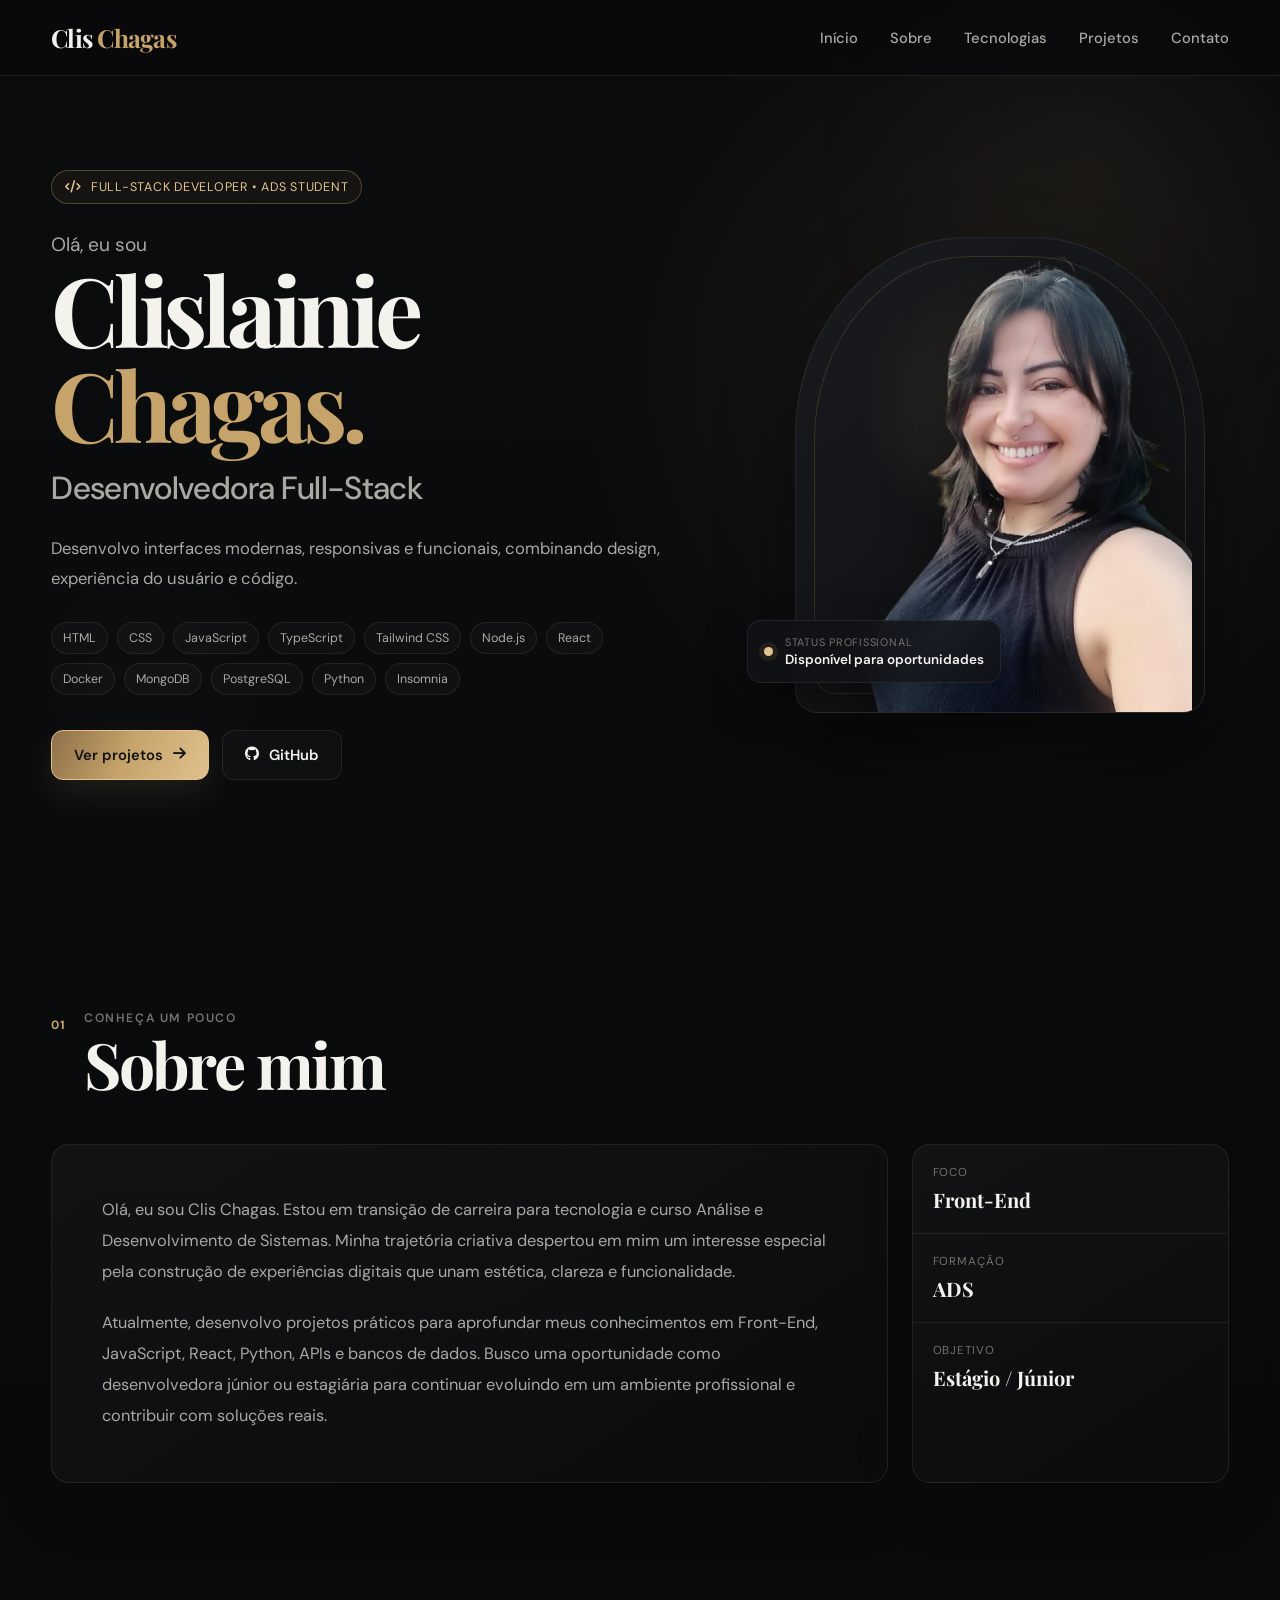
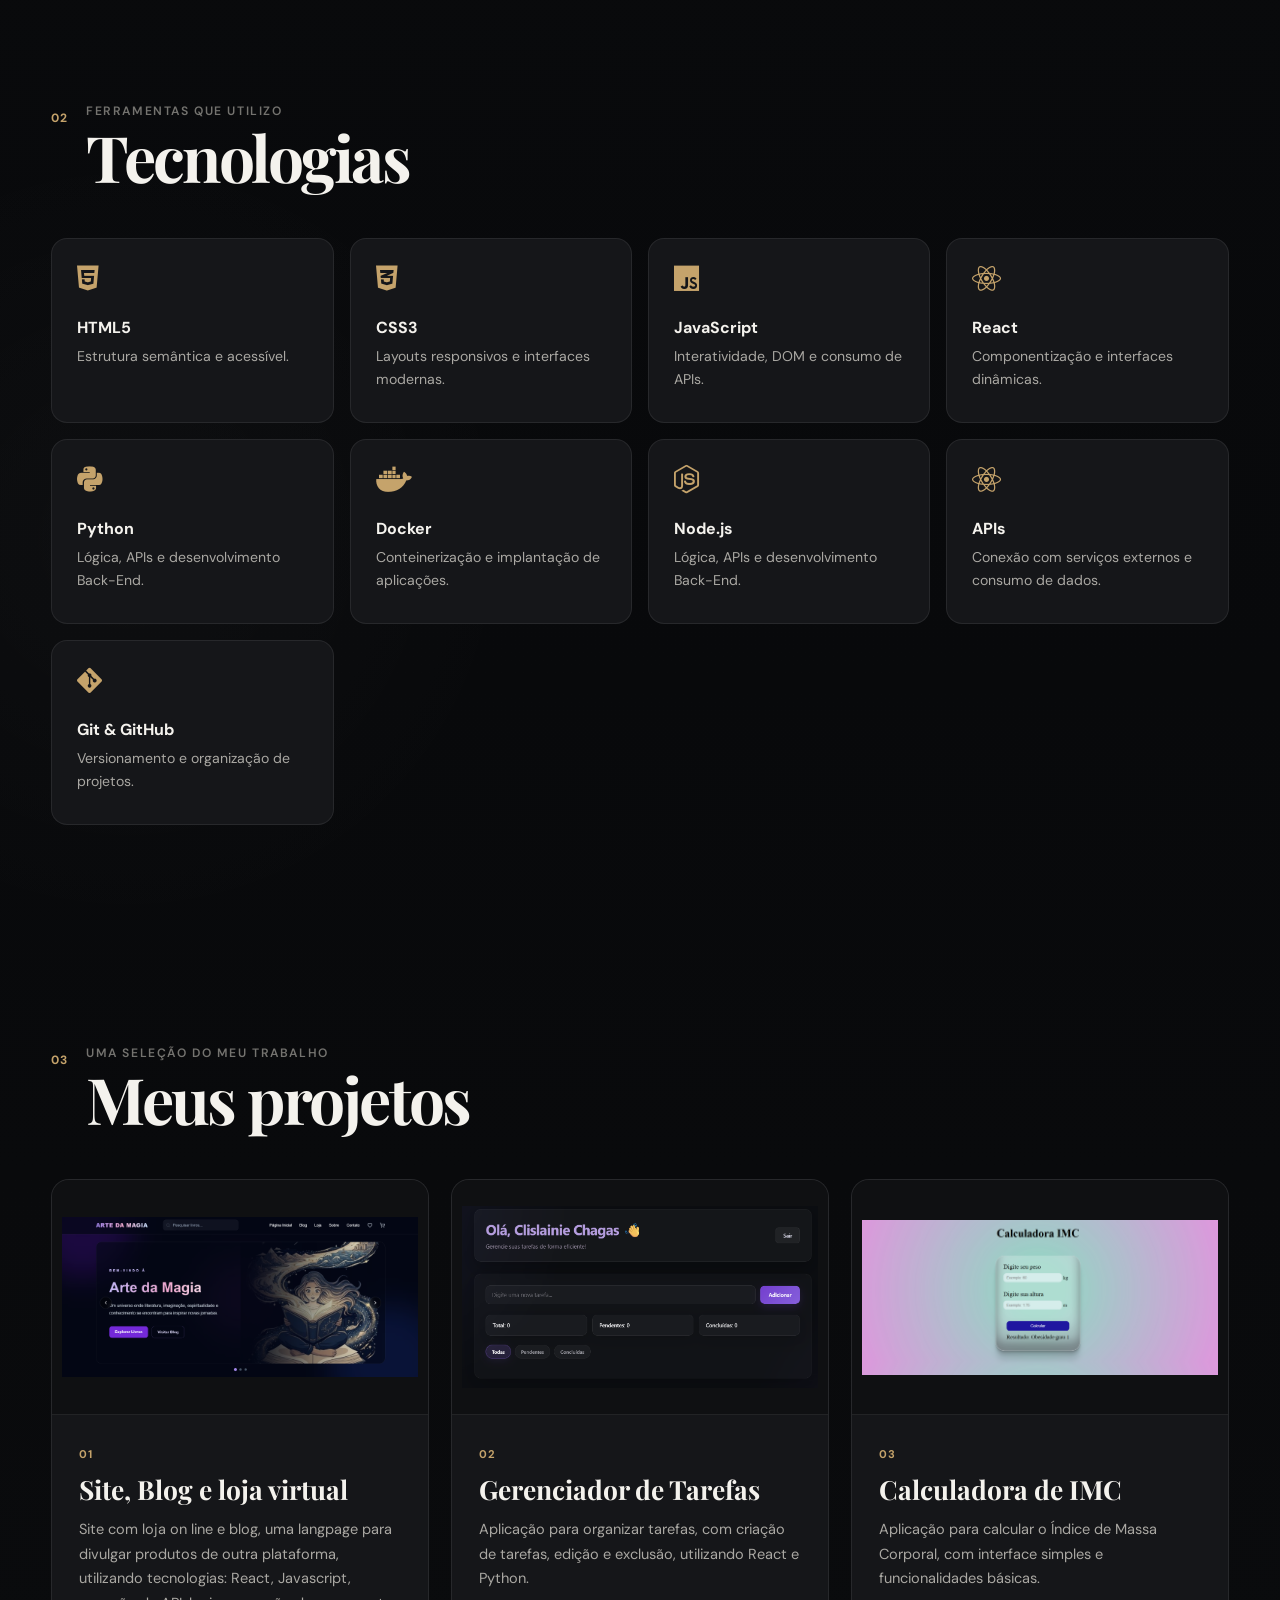
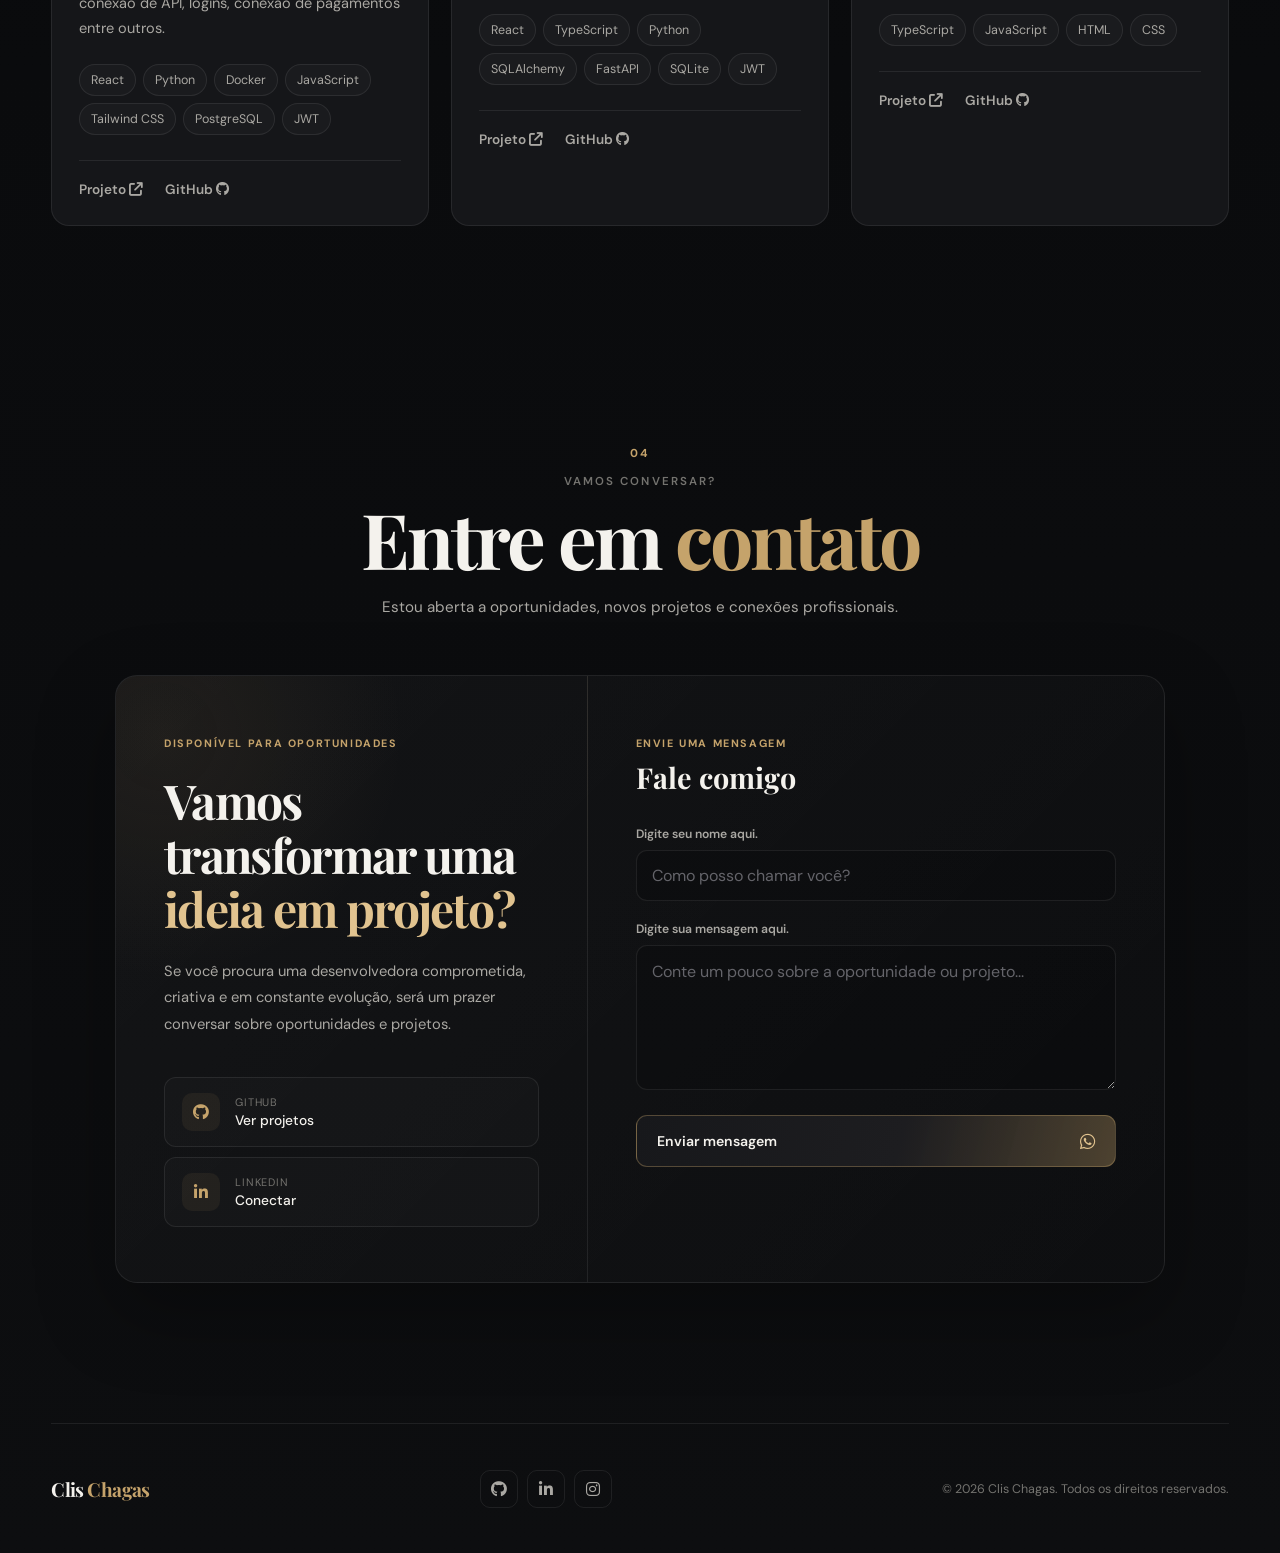
==== index.html @ 6ce53743 "refactor: move project files to root for GitHub Pages" ====
<!DOCTYPE html>
<html lang="pt-br">

<head>
    <meta charset="UTF-8">
    <meta name="viewport" content="width=device-width, initial-scale=1.0">
    <meta name="description"
        content="Portfólio de Clislainie Chagas, Desenvolvedora Full-Stack e estudante de Análise e Desenvolvimento de Sistemas.">

    <title>Clislainie Chagas | Desenvolvedora Full-Stack</title>

    <link rel="preconnect" href="https://fonts.googleapis.com">
    <link rel="preconnect" href="https://fonts.gstatic.com" crossorigin>
    <link
        href="https://fonts.googleapis.com/css2?family=DM+Sans:wght@400;500;600;700&family=Playfair+Display:wght@600;700&display=swap"
        rel="stylesheet">

    <link rel="stylesheet" href="https://cdnjs.cloudflare.com/ajax/libs/font-awesome/6.5.1/css/all.min.css">

    <link rel="stylesheet" href="./novo.css">
    <link rel="stylesheet" href="./responsivo.css">

    <script src="./script_port.js" defer></script>
</head>

<body>

    <div class="particulas" aria-hidden="true"></div>

    <header class="cabecalho">
        <nav class="navbar" id="navbar">
            <a href="#home" class="logo" aria-label="Ir para o início">
                Clis <span>Chagas</span>
            </a>

            <ul class="menu">
                <li><a href="#home">Início</a></li>
                <li><a href="#about">Sobre</a></li>
                <li><a href="#skills">Tecnologias</a></li>
                <li><a href="#work">Projetos</a></li>
                <li><a href="#contact">Contato</a></li>
            </ul>

            <button class="barra-mobile" id="btn_barra" aria-label="Abrir menu" aria-expanded="false">
                <i class="fa-solid fa-bars"></i>
            </button>
        </nav>
    </header>

    <div class="menu-mobile" id="menu-mobile">
        <button class="btn-fechar" id="btn-fechar" aria-label="Fechar menu">
            <i class="fa-solid fa-xmark"></i>
        </button>

        <nav class="nav-list">
            <ul>
                <li><a href="#home">Início</a></li>
                <li><a href="#about">Sobre</a></li>
                <li><a href="#skills">Tecnologias</a></li>
                <li><a href="#work">Projetos</a></li>
                <li><a href="#contact">Contato</a></li>
            </ul>
        </nav>
    </div>

    <div class="overlay" id="overlay"></div>

    <main id="home" class="inicio">
        <div class="hero-container">

            <div class="hero-texto">
                <span class="hero-tag">
                    <i class="fa-solid fa-code"></i>
                    Full-Stack Developer • ADS Student
                </span>

                <p class="hero-intro">Olá, eu sou</p>

                <h1>Clislainie <span>Chagas.</span></h1>

                <h2>Desenvolvedora Full-Stack</h2>

                <p class="hero-descricao">
                    Desenvolvo interfaces modernas, responsivas e funcionais,
                    combinando design, experiência do usuário e código.
                </p>

                <div class="hero-tecnologias" aria-label="Principais tecnologias">
                    <span>HTML</span>
                    <span>CSS</span>
                    <span>JavaScript</span>
                    <span>TypeScript</span>
                    <span>Tailwind CSS</span>
                    <span>Node.js</span>
                    <span>React</span>
                    <span>Docker</span>
                    <span>MongoDB</span>
                    <span>PostgreSQL</span>
                    <span>Python</span>
                    <span>Insomnia</span>
                </div>

                <div class="hero-botoes">
                    <a href="#work" class="btn-principal">
                        Ver projetos
                        <i class="fa-solid fa-arrow-right"></i>
                    </a>

                    <!-- EDITE: coloque o endereço real do seu GitHub -->
                    <a href="https://github.com/Clislainie-Chagas" target="_blank" rel="noopener noreferrer"
                        class="btn-secundario">
                        <i class="fa-brands fa-github"></i>
                        GitHub
                    </a>
                </div>
            </div>

            <div class="hero-imagem">
                <div class="foto-wrapper">
                    <!-- Mantenha sua foto nesta pasta ou altere o caminho abaixo -->
                    <img src="./img/Eu.-removebg-preview.png" alt="Foto de Clis Chagas">
                </div>

                <div class="status-card">
                    <span class="status-dot"></span>
                    <div>
                        <small>Status profissional</small>
                        <strong>Disponível para oportunidades</strong>
                    </div>
                </div>
            </div>

        </div>
    </main>

    <section id="about" class="secao sobre">
        <div class="section-heading">
            <span class="section-number">01</span>
            <div>
                <p class="section-kicker">Conheça um pouco</p>
                <h2>Sobre mim</h2>
            </div>
        </div>

        <div class="sobre-grid">
            <div class="sobre-card">
                <!-- EDITE: personalize este texto com suas informações -->
                <p>
                    Olá, eu sou Clis Chagas. Estou em transição de carreira para tecnologia
                    e curso Análise e Desenvolvimento de Sistemas. Minha trajetória criativa
                    despertou em mim um interesse especial pela construção de experiências
                    digitais que unam estética, clareza e funcionalidade.
                </p>

                <p>
                    Atualmente, desenvolvo projetos práticos para aprofundar meus conhecimentos
                    em Front-End, JavaScript, React, Python, APIs e bancos de dados. Busco uma
                    oportunidade como desenvolvedora júnior ou estagiária para continuar evoluindo
                    em um ambiente profissional e contribuir com soluções reais.
                </p>
            </div>

            <aside class="sobre-destaques">
                <div>
                    <span>Foco</span>
                    <strong>Front-End</strong>
                </div>
                <div>
                    <span>Formação</span>
                    <strong>ADS</strong>
                </div>
                <div>
                    <span>Objetivo</span>
                    <strong>Estágio / Júnior</strong>
                </div>
            </aside>
        </div>
    </section>

    <section id="skills" class="secao tecnologias">
        <div class="section-heading">
            <span class="section-number">02</span>
            <div>
                <p class="section-kicker">Ferramentas que utilizo</p>
                <h2>Tecnologias</h2>
            </div>
        </div>

        <div class="skills-grid">
            <article class="skill-card">
                <i class="fa-brands fa-html5"></i>
                <h3>HTML5</h3>
                <p>Estrutura semântica e acessível.</p>
            </article>

            <article class="skill-card">
                <i class="fa-brands fa-css3-alt"></i>
                <h3>CSS3</h3>
                <p>Layouts responsivos e interfaces modernas.</p>
            </article>

            <article class="skill-card">
                <i class="fa-brands fa-js"></i>
                <h3>JavaScript</h3>
                <p>Interatividade, DOM e consumo de APIs.</p>
            </article>

            <article class="skill-card">
                <i class="fa-brands fa-react"></i>
                <h3>React</h3>
                <p>Componentização e interfaces dinâmicas.</p>
            </article>

            <article class="skill-card">
                <i class="fa-brands fa-python"></i>
                <h3>Python</h3>
                <p>Lógica, APIs e desenvolvimento Back-End.</p>
            </article>

            <article class="skill-card">
                <i class="fa-brands fa-docker"></i>
                <h3>Docker</h3>
                <p>Conteinerização e implantação de aplicações.</p>
            </article>

            <article class="skill-card">
                <i class="fa-brands fa-node-js"></i>
                <h3>Node.js</h3>
                <p>Lógica, APIs e desenvolvimento Back-End.</p>
            </article>

            <article class="skill-card">
                <i class="fa-brands fa-react"></i>
                <h3>APIs</h3>
                <p>Conexão com serviços externos e consumo de dados.</p>
            </article>

            <article class="skill-card">
                <i class="fa-brands fa-git-alt"></i>
                <h3>Git & GitHub</h3>
                <p>Versionamento e organização de projetos.</p>
            </article>
        </div>
    </section>

    <section id="work" class="secao portifolio">
        <div class="section-heading">
            <span class="section-number">03</span>
            <div>
                <p class="section-kicker">Uma seleção do meu trabalho</p>
                <h2>Meus projetos</h2>
            </div>
        </div>

        <div class="box-projetos">

            <article class="projeto-card">
                <a href="https://github.com/Clislainie-Chagas/blog-store-react" target="_blank"
                    rel="noopener noreferrer" class="projeto-imagem">
                    <img src="./img/capa-arte-da-magia.png" alt="Prévia do projeto Site Responsivo">
                </a>

                <div class="info-projeto">
                    <span class="projeto-numero">01</span>
                    <h3>Site, Blog e loja virtual</h3>
                    <p>
                        Site com loja on line e blog, uma langpage para divulgar produtos de outra plataforma,
                        utilizando tecnologias: React, Javascript, conexão de API, logins, conexão de
                        pagamentos entre outros.
                    </p>

                    <div class="projeto-stack">
                        <span>React</span>
                        <span>Python</span>
                        <span>Docker</span>
                        <span>JavaScript</span>
                        <span>Tailwind CSS</span>
                        <span>PostgreSQL</span>
                        <span>JWT</span>
                    </div>

                    <div class="projeto-links">
                        <a href="https://github.com/Clislainie-Chagas/TaskFlow_Pythn_React" target="_blank"
                            rel="noopener noreferrer">
                            Projeto <i class="fa-solid fa-arrow-up-right-from-square"></i>
                        </a>
                        <!-- EDITE: coloque o repositório real deste projeto -->
                        <a href="https://github.com/Clislainie-Chagas/TaskFlow_Pythn_React" target="_blank"
                            rel="noopener noreferrer">
                            GitHub <i class="fa-brands fa-github"></i>
                        </a>
                    </div>
                </div>
            </article>

            <article class="projeto-card">
                <a href="https://github.com/Clislainie-Chagas/TaskFlow_Pythn_React" target="_blank"
                    rel="noopener noreferrer">
                    <div class="projeto-imagem">
                        <img src="./img/taskflow-capa.png" alt="Prévia do projeto Site de Restaurante">
                    </div>
                </a>

                <div class="info-projeto">
                    <span class="projeto-numero">02</span>
                    <h3>Gerenciador de Tarefas</h3>
                    <p>
                        Aplicação para organizar tarefas, com criação de tarefas, edição e exclusão, utilizando React e
                        Python.
                    </p>

                    <div class="projeto-stack">
                        <span>React</span>
                        <span>TypeScript</span>
                        <span>Python</span>
                        <span>SQLAlchemy</span>
                        <span>FastAPI</span>
                        <span>SQLite</span>
                        <span>JWT</span>
                    </div>

                    <div class="projeto-links">
                        <!-- EDITE: troque # pelos links reais -->
                        <a href="https://github.com/Clislainie-Chagas/TaskFlow_Pythn_React" target="_blank"
                            rel="noopener noreferrer">
                            Projeto <i class="fa-solid fa-arrow-up-right-from-square"></i>
                        </a>
                        <a href="https://github.com/Clislainie-Chagas/TaskFlow_Pythn_React" target="_blank"
                            aria-label="https://github.com/Clislainie-Chagas/TaskFlow_Pythn_React">
                            GitHub <i class="fa-brands fa-github"></i>
                        </a>
                    </div>
                </div>
            </article>

            <article class="projeto-card">
                <a href="https://github.com/Clislainie-Chagas/calculadora_imc" target="_blank"
                    rel="noopener noreferrer">
                    <div class="projeto-imagem">
                        <img src="./img/calculadora-imc.png" alt="Prévia do projeto Site de Restaurante">
                    </div>
                </a>
                <div class="info-projeto">
                    <span class="projeto-numero">03</span>
                    <h3>Calculadora de IMC</h3>
                    <p>
                        Aplicação para calcular o Índice de Massa Corporal, com interface simples e funcionalidades
                        básicas.
                    </p>

                    <div class="projeto-stack">
                        <span>TypeScript</span>
                        <span>JavaScript</span>
                        <span>HTML</span>
                        <span>CSS</span>
                    </div>

                    <div class="projeto-links">
                        <!-- EDITE: troque # pelos links reais -->
                        <a href="https://github.com/Clislainie-Chagas/TaskFlow_Pythn_React" target="_blank"
                            rel="noopener noreferrer">
                            Projeto <i class="fa-solid fa-arrow-up-right-from-square"></i>
                        </a>
                        <a href="https://github.com/Clislainie-Chagas/calculadora_imc" target="_blank"
                            aria-label="https://github.com/Clislainie-Chagas/calculadora_imc">
                            GitHub <i class="fa-brands fa-github"></i>
                        </a>
                    </div>
                </div>
            </article>

        </div>
    </section>

    <section id="contact" class="secao contato">

        <div class="contato-cabecalho">

            <span class="contato-numero">04</span>

            <span class="contato-tag">
                VAMOS CONVERSAR?
            </span>

            <h2>
                Entre em <span>contato</span>
            </h2>

            <p>
                Estou aberta a oportunidades, novos projetos e conexões
                profissionais.
            </p>

        </div>


        <div class="contato-container">

            <!-- LADO ESQUERDO -->

            <div class="contato-apresentacao">

                <span class="contato-mini-tag">
                    DISPONÍVEL PARA OPORTUNIDADES
                </span>

                <h3>
                    Vamos transformar uma
                    <span>ideia em projeto?</span>
                </h3>

                <p>
                    Se você procura uma desenvolvedora comprometida,
                    criativa e em constante evolução, será um prazer
                    conversar sobre oportunidades e projetos.
                </p>


                <div class="contato-redes">

                    <a href="https://github.com/Clislainie-Chagas" target="_blank" rel="noopener noreferrer">
                        <i class="fa-brands fa-github"></i>

                        <div>
                            <small>GitHub</small>
                            <strong>Ver projetos</strong>
                        </div>
                    </a>


                    <a href="https://www.linkedin.com/in/clislainie-chagas/" target="_blank" rel="noopener noreferrer">
                        <i class="fa-brands fa-linkedin-in"></i>

                        <div>
                            <small>LinkedIn</small>
                            <strong>Conectar</strong>
                        </div>
                    </a>

                </div>

            </div>


            <!-- FORMULÁRIO -->

            <form class="formulario-contato" id="formulario">

                <div class="form-titulo">

                    <span>ENVIE UMA MENSAGEM</span>

                    <h3>
                        Fale comigo
                    </h3>

                </div>


                <div class="campo-form">

                    <label for="nome">
                        Digite seu nome aqui.
                    </label>

                    <input type="text" id="nome" placeholder="Como posso chamar você?" required>

                </div>


                <div class="campo-form">

                    <label for="mensagem">
                        Digite sua mensagem aqui.
                    </label>

                    <textarea id="mensagem" placeholder="Conte um pouco sobre a oportunidade ou projeto..."
                        required></textarea>

                </div>


                <button type="submit">

                    <span>
                        Enviar mensagem
                    </span>

                    <i class="fa-brands fa-whatsapp"></i>

                </button>

            </form>

        </div>

    </section>

    <footer class="rodape">
        <a href="#home" class="logo footer-logo">Clis <span>Chagas</span></a>

        <div class="redes-sociais">
            <!-- EDITE: substitua pelos seus links reais -->
            <a href="https://github.com/Clislainie-Chagas" target="_blank" rel="noopener noreferrer"
                aria-label="GitHub">
                <i class="fa-brands fa-github"></i>
            </a>

            <a href="https://www.linkedin.com/in/clislainie-chagas/" target="_blank" rel="noopener noreferrer"
                aria-label="LinkedIn">
                <i class="fa-brands fa-linkedin-in"></i>
            </a>

            <a href="https://www.instagram.com/clis_chagas/" target="_blank" rel="noopener noreferrer"
                aria-label="Instagram">
                <i class="fa-brands fa-instagram"></i>
            </a>
        </div>

        <p>© <span id="year"></span> Clis Chagas. Todos os direitos reservados.</p>
    </footer>

</body>

</html>
---- novo.css ----
/* =========================================================
   PORTFÓLIO CLIS CHAGAS — DARK LUXURY TECH
   ========================================================= */

:root {
    --bg-principal: #090a0c;
    --bg-secundario: #101114;
    --bg-card: #151619;
    --bg-card-hover: #1a1b1f;

    --texto-principal: #f4f2ed;
    --texto-secundario: #aaa8a3;
    --texto-suave: #74736f;

    --champagne: #c5a36b;
    --champagne-claro: #e1c38f;
    --champagne-escuro: #8e7048;

    --borda: rgba(255, 255, 255, 0.08);
    --borda-dourada: rgba(197, 163, 107, 0.35);

    --sombra: rgba(0, 0, 0, 0.45);

    --fonte-principal: "DM Sans", sans-serif;
    --fonte-destaque: "Playfair Display", serif;

    --largura: 1180px;
    --radius: 18px;
}

* {
    margin: 0;
    padding: 0;
    box-sizing: border-box;
}

html {
    scroll-behavior: smooth;
    scroll-padding-top: 90px;
}

body {
    min-height: 100vh;
    overflow-x: hidden;
    color: var(--texto-principal);
    font-family: var(--fonte-principal);
    background:
        radial-gradient(circle at 78% 8%, rgba(197, 163, 107, 0.09), transparent 26rem),
        radial-gradient(circle at 10% 45%, rgba(255, 255, 255, 0.025), transparent 25rem),
        linear-gradient(180deg, #0b0c0e 0%, #08090b 48%, #0d0e10 100%);
}

a {
    color: inherit;
    text-decoration: none;
}

button,
input,
textarea {
    font: inherit;
}

button {
    color: inherit;
}

img {
    display: block;
    max-width: 100%;
}

::selection {
    background: var(--champagne);
    color: #111;
}

/* FUNDO */

.particulas {
    position: fixed;
    inset: 0;
    z-index: -1;
    pointer-events: none;
    opacity: 0.6;
    background:
        radial-gradient(circle at 85% 20%, rgba(197, 163, 107, 0.08), transparent 22%),
        radial-gradient(circle at 12% 75%, rgba(255, 255, 255, 0.025), transparent 20%);
}

/* NAVBAR */

.cabecalho {
    position: fixed;
    top: 0;
    left: 0;
    width: 100%;
    z-index: 100;
}

.navbar {
    width: 100%;
    min-height: 76px;
    padding: 0 max(4%, calc((100% - var(--largura)) / 2));
    display: flex;
    align-items: center;
    justify-content: space-between;
    gap: 30px;
    background: rgba(9, 10, 12, 0.78);
    backdrop-filter: blur(18px);
    -webkit-backdrop-filter: blur(18px);
    border-bottom: 1px solid var(--borda);
}

.logo {
    flex-shrink: 0;
    font-family: var(--fonte-destaque);
    font-size: 1.55rem;
    font-weight: 700;
    letter-spacing: -0.03em;
}

.logo span {
    color: var(--champagne);
}

.menu {
    display: flex;
    align-items: center;
    gap: 32px;
    list-style: none;
}

.menu a {
    position: relative;
    padding: 27px 0;
    color: var(--texto-secundario);
    font-size: 0.92rem;
    font-weight: 500;
    transition: color 0.25s ease;
}

.menu a::after {
    content: "";
    position: absolute;
    left: 0;
    bottom: 20px;
    width: 0;
    height: 1px;
    background: var(--champagne);
    transition: width 0.3s ease;
}

.menu a:hover {
    color: var(--texto-principal);
}

.menu a:hover::after {
    width: 100%;
}

.barra-mobile {
    display: none;
    width: 44px;
    height: 44px;
    border: 1px solid var(--borda);
    border-radius: 12px;
    background: var(--bg-card);
    cursor: pointer;
}

/* MENU MOBILE */

.menu-mobile {
    position: fixed;
    top: 0;
    right: -100%;
    width: min(82%, 360px);
    height: 100vh;
    z-index: 1000;
    padding: 26px;
    background: rgba(15, 16, 19, 0.97);
    border-left: 1px solid var(--borda);
    transition: right 0.35s ease;
}

.menu-mobile.abrir_menu {
    right: 0;
}

.btn-fechar {
    display: grid;
    place-items: center;
    margin-left: auto;
    width: 44px;
    height: 44px;
    border: 1px solid var(--borda);
    border-radius: 12px;
    background: transparent;
    cursor: pointer;
    font-size: 1.25rem;
}

.nav-list ul {
    list-style: none;
    margin-top: 50px;
}

.nav-list a {
    display: block;
    padding: 18px 4px;
    border-bottom: 1px solid var(--borda);
    color: var(--texto-secundario);
    font-size: 1.25rem;
    transition: 0.25s ease;
}

.nav-list a:hover {
    padding-left: 8px;
    color: var(--champagne-claro);
}

.overlay {
    position: fixed;
    inset: 0;
    z-index: 500;
    display: none;
    background: rgba(0, 0, 0, 0.7);
    backdrop-filter: blur(3px);
}

.overlay.ativo {
    display: block;
}

/* HERO */

.inicio {
    min-height: 100vh;
    display: flex;
    align-items: center;
    padding: 130px 4% 80px;
}

.hero-container {
    width: min(100%, var(--largura));
    margin: 0 auto;
    display: grid;
    grid-template-columns: minmax(0, 1.15fr) minmax(320px, 0.85fr);
    align-items: center;
    gap: clamp(50px, 8vw, 110px);
}

.hero-texto {
    max-width: 700px;
}

.hero-tag {
    display: inline-flex;
    align-items: center;
    gap: 9px;
    margin-bottom: 28px;
    padding: 8px 13px;
    border: 1px solid var(--borda-dourada);
    border-radius: 999px;
    color: var(--champagne-claro);
    background: rgba(197, 163, 107, 0.055);
    font-size: 0.78rem;
    letter-spacing: 0.06em;
    text-transform: uppercase;
}

.hero-intro {
    margin-bottom: 4px;
    color: var(--texto-secundario);
    font-size: clamp(1rem, 2vw, 1.2rem);
}

.hero-texto h1 {
    font-family: var(--fonte-destaque);
    font-size: clamp(3.5rem, 7.5vw, 6.6rem);
    line-height: 0.98;
    letter-spacing: -0.055em;
}

.hero-texto h1 span {
    color: var(--champagne);
}

.hero-texto h2 {
    margin-top: 17px;
    color: var(--texto-secundario);
    font-size: clamp(1.3rem, 2.5vw, 2rem);
    font-weight: 500;
    letter-spacing: -0.02em;
}

.hero-descricao {
    max-width: 620px;
    margin-top: 25px;
    color: var(--texto-secundario);
    font-size: 1.04rem;
    line-height: 1.8;
}

.hero-tecnologias {
    display: flex;
    flex-wrap: wrap;
    gap: 9px;
    margin-top: 28px;
}

.hero-tecnologias span,
.projeto-stack span {
    padding: 7px 11px;
    border: 1px solid var(--borda);
    border-radius: 999px;
    color: var(--texto-secundario);
    background: rgba(255, 255, 255, 0.025);
    font-size: 0.78rem;
}

.hero-botoes {
    display: flex;
    flex-wrap: wrap;
    gap: 13px;
    margin-top: 35px;
}

.btn-principal,
.btn-secundario {
    min-height: 50px;
    display: inline-flex;
    align-items: center;
    justify-content: center;
    gap: 10px;
    padding: 0 22px;
    border-radius: 12px;
    font-size: 0.92rem;
    font-weight: 600;
    transition: transform 0.25s ease, border-color 0.25s ease, box-shadow 0.25s ease;
}

.btn-principal {
    color: #121212;
    border: 1px solid var(--champagne-claro);
    background: linear-gradient(115deg, #8f7048 0%, #c5a36b 48%, #e0c18d 100%);
    box-shadow: 0 14px 34px rgba(197, 163, 107, 0.12);
}

.btn-secundario {
    border: 1px solid var(--borda);
    background: rgba(255, 255, 255, 0.025);
}

.btn-principal:hover,
.btn-secundario:hover {
    transform: translateY(-3px);
}

.btn-secundario:hover {
    border-color: var(--borda-dourada);
}

/* FOTO */

.hero-imagem {
    position: relative;
    display: flex;
    justify-content: center;
}

.foto-wrapper {
    position: relative;
    width: min(100%, 410px);
    aspect-ratio: 0.86;
    display: flex;
    align-items: flex-end;
    justify-content: center;
    overflow: hidden;
    border: 1px solid var(--borda);
    border-radius: 42% 42% 22px 22px;
    background:
        radial-gradient(circle at 50% 35%, rgba(197, 163, 107, 0.17), transparent 37%),
        linear-gradient(145deg, #1a1b1e, #0e0f11);
    box-shadow: 0 35px 80px rgba(0, 0, 0, 0.45);
}

.foto-wrapper::before {
    content: "";
    position: absolute;
    inset: 18px;
    border: 1px solid rgba(197, 163, 107, 0.18);
    border-radius: inherit;
}

.foto-wrapper img {
    position: relative;
    z-index: 1;
    width: 100%;
    height: 100%;
    object-fit: contain;
    object-position: bottom center;
    filter: drop-shadow(0 20px 28px rgba(0, 0, 0, 0.45));
}

.status-card {
    position: absolute;
    z-index: 2;
    left: -25px;
    bottom: 30px;
    min-width: 245px;
    display: flex;
    align-items: center;
    gap: 12px;
    padding: 14px 16px;
    border: 1px solid var(--borda);
    border-radius: 14px;
    background: rgba(18, 19, 22, 0.82);
    backdrop-filter: blur(14px);
    box-shadow: 0 18px 45px rgba(0, 0, 0, 0.35);
}

.status-dot {
    width: 9px;
    height: 9px;
    flex-shrink: 0;
    border-radius: 50%;
    background: var(--champagne-claro);
    box-shadow: 0 0 0 5px rgba(197, 163, 107, 0.1);
}

.status-card small,
.status-card strong {
    display: block;
}

.status-card small {
    margin-bottom: 2px;
    color: var(--texto-suave);
    font-size: 0.68rem;
    text-transform: uppercase;
    letter-spacing: 0.07em;
}

.status-card strong {
    font-size: 0.84rem;
    font-weight: 600;
}

/* SEÇÕES */

.secao {
    width: min(calc(100% - 8%), var(--largura));
    margin: 0 auto;
    padding: 110px 0;
}

.section-heading {
    display: flex;
    align-items: flex-start;
    gap: 18px;
    margin-bottom: 45px;
}

.section-number {
    padding-top: 7px;
    color: var(--champagne);
    font-size: 0.75rem;
    font-weight: 700;
    letter-spacing: 0.08em;
}

.section-kicker {
    margin-bottom: 3px;
    color: var(--texto-suave);
    font-size: 0.76rem;
    font-weight: 600;
    letter-spacing: 0.13em;
    text-transform: uppercase;
}

.section-heading h2 {
    font-family: var(--fonte-destaque);
    font-size: clamp(2.4rem, 5vw, 4rem);
    line-height: 1.1;
    letter-spacing: -0.04em;
}

/* SOBRE */

.sobre-grid {
    display: grid;
    grid-template-columns: 1.45fr 0.55fr;
    gap: 24px;
}

.sobre-card,
.sobre-destaques {
    border: 1px solid var(--borda);
    border-radius: var(--radius);
    background: linear-gradient(145deg, rgba(255, 255, 255, 0.035), rgba(255, 255, 255, 0.012));
    box-shadow: 0 25px 55px rgba(0, 0, 0, 0.18);
}

.sobre-card {
    padding: clamp(28px, 5vw, 50px);
}

.sobre-card p {
    color: var(--texto-secundario);
    font-size: 1.02rem;
    line-height: 1.9;
}

.sobre-card p+p {
    margin-top: 20px;
}

.sobre-destaques {
    overflow: hidden;
}

.sobre-destaques div {
    padding: 20px;
}

.sobre-destaques div+div {
    border-top: 1px solid var(--borda);
}

.sobre-destaques span,
.sobre-destaques strong {
    display: block;
}

.sobre-destaques span {
    margin-bottom: 6px;
    color: var(--texto-suave);
    font-size: 0.72rem;
    letter-spacing: 0.08em;
    text-transform: uppercase;
}

.sobre-destaques strong {
    font-family: var(--fonte-destaque);
    font-size: 1.25rem;
}

/* TECNOLOGIAS */

.skills-grid {
    display: grid;
    grid-template-columns: repeat(4, 1fr);
    gap: 16px;
}

.skill-card {
    min-height: 185px;
    padding: 25px;
    border: 1px solid var(--borda);
    border-radius: 16px;
    background: var(--bg-card);
    transition: transform 0.25s ease, border-color 0.25s ease, background 0.25s ease;
}

.skill-card:hover {
    transform: translateY(-5px);
    border-color: var(--borda-dourada);
    background: var(--bg-card-hover);
}

.skill-card i {
    margin-bottom: 25px;
    color: var(--champagne);
    font-size: 1.8rem;
}

.skill-card h3 {
    margin-bottom: 7px;
    font-size: 1rem;
}

.skill-card p {
    color: var(--texto-secundario);
    font-size: 0.88rem;
    line-height: 1.6;
}

/* PROJETOS */

.box-projetos {
    display: grid;
    grid-template-columns: repeat(3, 1fr);
    gap: 22px;
}

.projeto-card {
    overflow: hidden;
    border: 1px solid var(--borda);
    border-radius: var(--radius);
    background: var(--bg-card);
    transition: transform 0.3s ease, border-color 0.3s ease, box-shadow 0.3s ease;
}

.projeto-card:hover {
    transform: translateY(-6px);
    border-color: var(--borda-dourada);
    box-shadow: 0 28px 65px rgba(0, 0, 0, 0.3);
}

.projeto-imagem {
    width: 100%;
    aspect-ratio: 16 / 10;

    display: flex;
    align-items: center;
    justify-content: center;

    overflow: hidden;

    background: #0f1012;

    border-bottom: 1px solid var(--borda);

    padding: 10px;
}

.projeto-imagem img {
    width: 100%;
    height: 100%;

    object-fit: contain;
    object-position: center;

    border-radius: 10px;

    filter: saturate(0.80);

    transition:
        transform 0.45s ease,
        filter 0.45s ease;
}

.projeto-card:hover .projeto-imagem img {
    transform: scale(1.02);
    filter: saturate(1);
}

.projeto-card:hover .projeto-imagem img {
    transform: scale(1.035);
    filter: saturate(0.95);
}

.info-projeto {
    padding: 27px;
}

.projeto-numero {
    color: var(--champagne);
    font-size: 0.7rem;
    font-weight: 700;
    letter-spacing: 0.08em;
}

.info-projeto h3 {
    margin: 8px 0 11px;
    font-family: var(--fonte-destaque);
    font-size: 1.65rem;
}

.info-projeto p {
    color: var(--texto-secundario);
    font-size: 0.91rem;
    line-height: 1.7;
}

.projeto-stack {
    display: flex;
    flex-wrap: wrap;
    gap: 7px;
    margin-top: 22px;
}

.projeto-links {
    display: flex;
    gap: 22px;
    margin-top: 25px;
    padding-top: 20px;
    border-top: 1px solid var(--borda);
}

.projeto-links a {
    color: var(--texto-secundario);
    font-size: 0.85rem;
    font-weight: 600;
    transition: color 0.25s ease;
}

.projeto-links a:hover {
    color: var(--champagne-claro);
}

.projeto-placeholder {
    min-height: 440px;
    display: flex;
    flex-direction: column;
    justify-content: flex-end;
    border-style: dashed;
}

.placeholder-icon {
    flex: 1;
    display: grid;
    place-items: center;
    min-height: 180px;
    color: var(--texto-suave);
    font-size: 2rem;
}

/* =====================================================
   CONTATO
===================================================== */

.contato {
    padding-top: 110px;
    padding-bottom: 120px;
}


/* CABEÇALHO */

.contato-cabecalho {
    max-width: 720px;
    margin: 0 auto 55px;

    text-align: center;
}


.contato-numero {
    display: block;

    margin-bottom: 8px;

    color: var(--champagne);

    font-size: 0.72rem;
    font-weight: 700;

    letter-spacing: 0.15em;
}


.contato-tag {
    color: var(--texto-suave);

    font-size: 0.72rem;
    font-weight: 600;

    letter-spacing: 0.18em;
}


.contato-cabecalho h2 {
    margin-top: 10px;

    font-family: var(--fonte-destaque);

    font-size: clamp(2.8rem, 6vw, 4.8rem);

    line-height: 1;

    letter-spacing: -0.04em;
}


.contato-cabecalho h2 span {
    color: var(--champagne);
}


.contato-cabecalho p {
    max-width: 540px;

    margin: 18px auto 0;

    color: var(--texto-secundario);

    font-size: 0.95rem;

    line-height: 1.7;
}


/* CONTAINER */

.contato-container {
    display: grid;

    grid-template-columns:
        minmax(0, 0.9fr) minmax(0, 1.1fr);

    gap: 0;

    max-width: 1050px;

    margin: 0 auto;

    overflow: hidden;

    border: 1px solid var(--borda);

    border-radius: 22px;

    background:
        linear-gradient(135deg,
            rgba(255, 255, 255, 0.035),
            rgba(255, 255, 255, 0.008));

    box-shadow:
        0 30px 80px rgba(0, 0, 0, 0.30);
}


/* ESQUERDA */

.contato-apresentacao {
    position: relative;

    padding: 55px 48px;

    border-right: 1px solid var(--borda);

    background:
        radial-gradient(circle at 10% 10%,
            rgba(197, 163, 107, 0.08),
            transparent 35%);
}


.contato-mini-tag {
    color: var(--champagne);

    font-size: 0.67rem;
    font-weight: 700;

    letter-spacing: 0.15em;
}


.contato-apresentacao h3 {
    max-width: 400px;

    margin-top: 22px;

    font-family: var(--fonte-destaque);

    font-size: clamp(2rem, 4vw, 3rem);

    line-height: 1.12;

    letter-spacing: -0.035em;
}


.contato-apresentacao h3 span {
    color: var(--champagne-claro);
}


.contato-apresentacao>p {
    margin-top: 22px;

    max-width: 430px;

    color: var(--texto-secundario);

    font-size: 0.92rem;

    line-height: 1.8;
}


/* REDES */

.contato-redes {
    display: grid;

    gap: 10px;

    margin-top: 40px;
}


.contato-redes a {
    display: flex;

    align-items: center;

    gap: 15px;

    padding: 15px 17px;

    border: 1px solid var(--borda);

    border-radius: 12px;

    background:
        rgba(255, 255, 255, 0.018);

    transition:
        transform 0.25s ease,
        border-color 0.25s ease,
        background 0.25s ease;
}


.contato-redes a:hover {
    transform: translateX(4px);

    border-color:
        var(--borda-dourada);

    background:
        rgba(197, 163, 107, 0.04);
}


.contato-redes i {
    width: 38px;
    height: 38px;

    display: grid;

    place-items: center;

    border-radius: 10px;

    color: var(--champagne);

    background:
        rgba(197, 163, 107, 0.08);

    font-size: 1rem;
}


.contato-redes small,
.contato-redes strong {
    display: block;
}


.contato-redes small {
    margin-bottom: 2px;

    color: var(--texto-suave);

    font-size: 0.68rem;

    text-transform: uppercase;

    letter-spacing: 0.08em;
}


.contato-redes strong {
    font-size: 0.86rem;

    font-weight: 500;
}


/* FORMULÁRIO */

.formulario-contato {
    padding: 55px 48px;
}


.form-titulo {
    margin-bottom: 30px;
}


.form-titulo span {
    color: var(--champagne);

    font-size: 0.67rem;

    font-weight: 700;

    letter-spacing: 0.15em;
}


.form-titulo h3 {
    margin-top: 6px;

    font-family: var(--fonte-destaque);

    font-size: 1.8rem;
}


/* CAMPOS */

.campo-form {
    margin-bottom: 20px;
}


.campo-form label {
    display: block;

    margin-bottom: 8px;

    color: var(--texto-secundario);

    font-size: 0.76rem;

    font-weight: 600;
}


.campo-form input,
.campo-form textarea {
    width: 100%;

    border:
        1px solid var(--borda);

    outline: none;

    border-radius: 11px;

    color:
        var(--texto-principal);

    background:
        rgba(0, 0, 0, 0.18);

    transition:
        border-color 0.25s ease,
        box-shadow 0.25s ease;
}


.campo-form input {
    height: 51px;

    padding: 0 15px;
}


.campo-form textarea {
    min-height: 145px;

    padding: 15px;

    resize: vertical;
}


.campo-form input::placeholder,
.campo-form textarea::placeholder {
    color: #64646a;
}


.campo-form input:focus,
.campo-form textarea:focus {
    border-color:
        var(--borda-dourada);

    box-shadow:
        0 0 0 3px rgba(197, 163, 107, 0.05);
}


/* BOTÃO */

.formulario-contato button {
    width: 100%;

    min-height: 52px;

    margin-top: 5px;

    display: flex;

    align-items: center;

    justify-content: space-between;

    padding: 0 20px;

    border:
        1px solid var(--borda-dourada);

    border-radius: 11px;

    color:
        var(--texto-principal);

    background:
        linear-gradient(105deg,
            #17181b 0%,
            #1d1d20 55%,
            rgba(197, 163, 107, 0.35) 100%);

    cursor: pointer;

    font-size: 0.88rem;

    font-weight: 600;

    transition:
        transform 0.25s ease,
        border-color 0.25s ease,
        box-shadow 0.25s ease;
}


.formulario-contato button i {
    color:
        var(--champagne-claro);

    font-size: 1.1rem;
}


.formulario-contato button:hover {
    transform:
        translateY(-2px);

    border-color:
        var(--champagne);

    box-shadow:
        0 12px 32px rgba(197, 163, 107, 0.08);
}


/* FOOTER */

.rodape {
    width: min(calc(100% - 8%), var(--largura));
    min-height: 130px;
    margin: 20px auto 0;
    padding: 35px 0;
    display: flex;
    align-items: center;
    justify-content: space-between;
    gap: 25px;
    border-top: 1px solid var(--borda);
}

.footer-logo {
    font-size: 1.2rem;
}

.redes-sociais {
    display: flex;
    gap: 9px;
}

.redes-sociais a {
    width: 38px;
    height: 38px;
    display: grid;
    place-items: center;
    border: 1px solid var(--borda);
    border-radius: 10px;
    color: var(--texto-secundario);
    transition: 0.25s ease;
}

.redes-sociais a:hover {
    color: var(--champagne-claro);
    border-color: var(--borda-dourada);
    transform: translateY(-2px);
}

.rodape p {
    color: var(--texto-suave);
    font-size: 0.78rem;
}
---- responsivo.css ----
/* =========================================================
   RESPONSIVIDADE
   ========================================================= */

@media (max-width: 900px) {
    .menu {
        display: none;
    }

    .barra-mobile {
        display: grid;
        place-items: center;
    }

    .hero-container {
        grid-template-columns: 1fr;
    }

    .hero-texto {
        max-width: 760px;
    }

    .hero-imagem {
        width: min(100%, 500px);
        margin: 20px auto 0;
    }

    .sobre-grid,
    .contato-grid {
        grid-template-columns: 1fr;
    }

    .skills-grid {
        grid-template-columns: repeat(2, 1fr);
    }

    .box-projetos {
        grid-template-columns: 1fr;
    }

    .contato-info {
        padding-right: 0;
    }
}

@media (max-width: 600px) {
    .navbar {
        min-height: 68px;
    }

    .inicio {
        min-height: auto;
        padding-top: 115px;
        padding-bottom: 65px;
    }

    .hero-tag {
        font-size: 0.68rem;
    }

    .hero-texto h1 {
        font-size: clamp(3.1rem, 17vw, 4.6rem);
    }

    .hero-botoes {
        flex-direction: column;
    }

    .btn-principal,
    .btn-secundario {
        width: 100%;
    }

    .foto-wrapper {
        width: min(92%, 380px);
    }

    .status-card {
        left: 0;
        right: 0;
        bottom: -24px;
        width: 88%;
        min-width: 0;
        margin: auto;
    }

    .secao {
        width: min(calc(100% - 40px), var(--largura));
        padding: 85px 0;
    }

    .section-heading {
        margin-bottom: 34px;
    }

    .skills-grid {
        grid-template-columns: 1fr;
    }

    .projeto-imagem {
        height: 210px;
    }

    .rodape {
        width: calc(100% - 40px);
        flex-direction: column;
        text-align: center;
    }
}

@media (prefers-reduced-motion: reduce) {
    html {
        scroll-behavior: auto;
    }

    *,
    *::before,
    *::after {
        transition-duration: 0.01ms !important;
        animation-duration: 0.01ms !important;
        animation-iteration-count: 1 !important;
    }
}

@media (max-width: 800px) {

    .contato-container {
        grid-template-columns: 1fr;
    }

    .contato-apresentacao {
        border-right: none;

        border-bottom:
            1px solid var(--borda);
    }

}


@media (max-width: 550px) {

    .contato-apresentacao,
    .formulario-contato {
        padding: 35px 24px;
    }

    .contato-cabecalho {
        margin-bottom: 40px;
    }

}
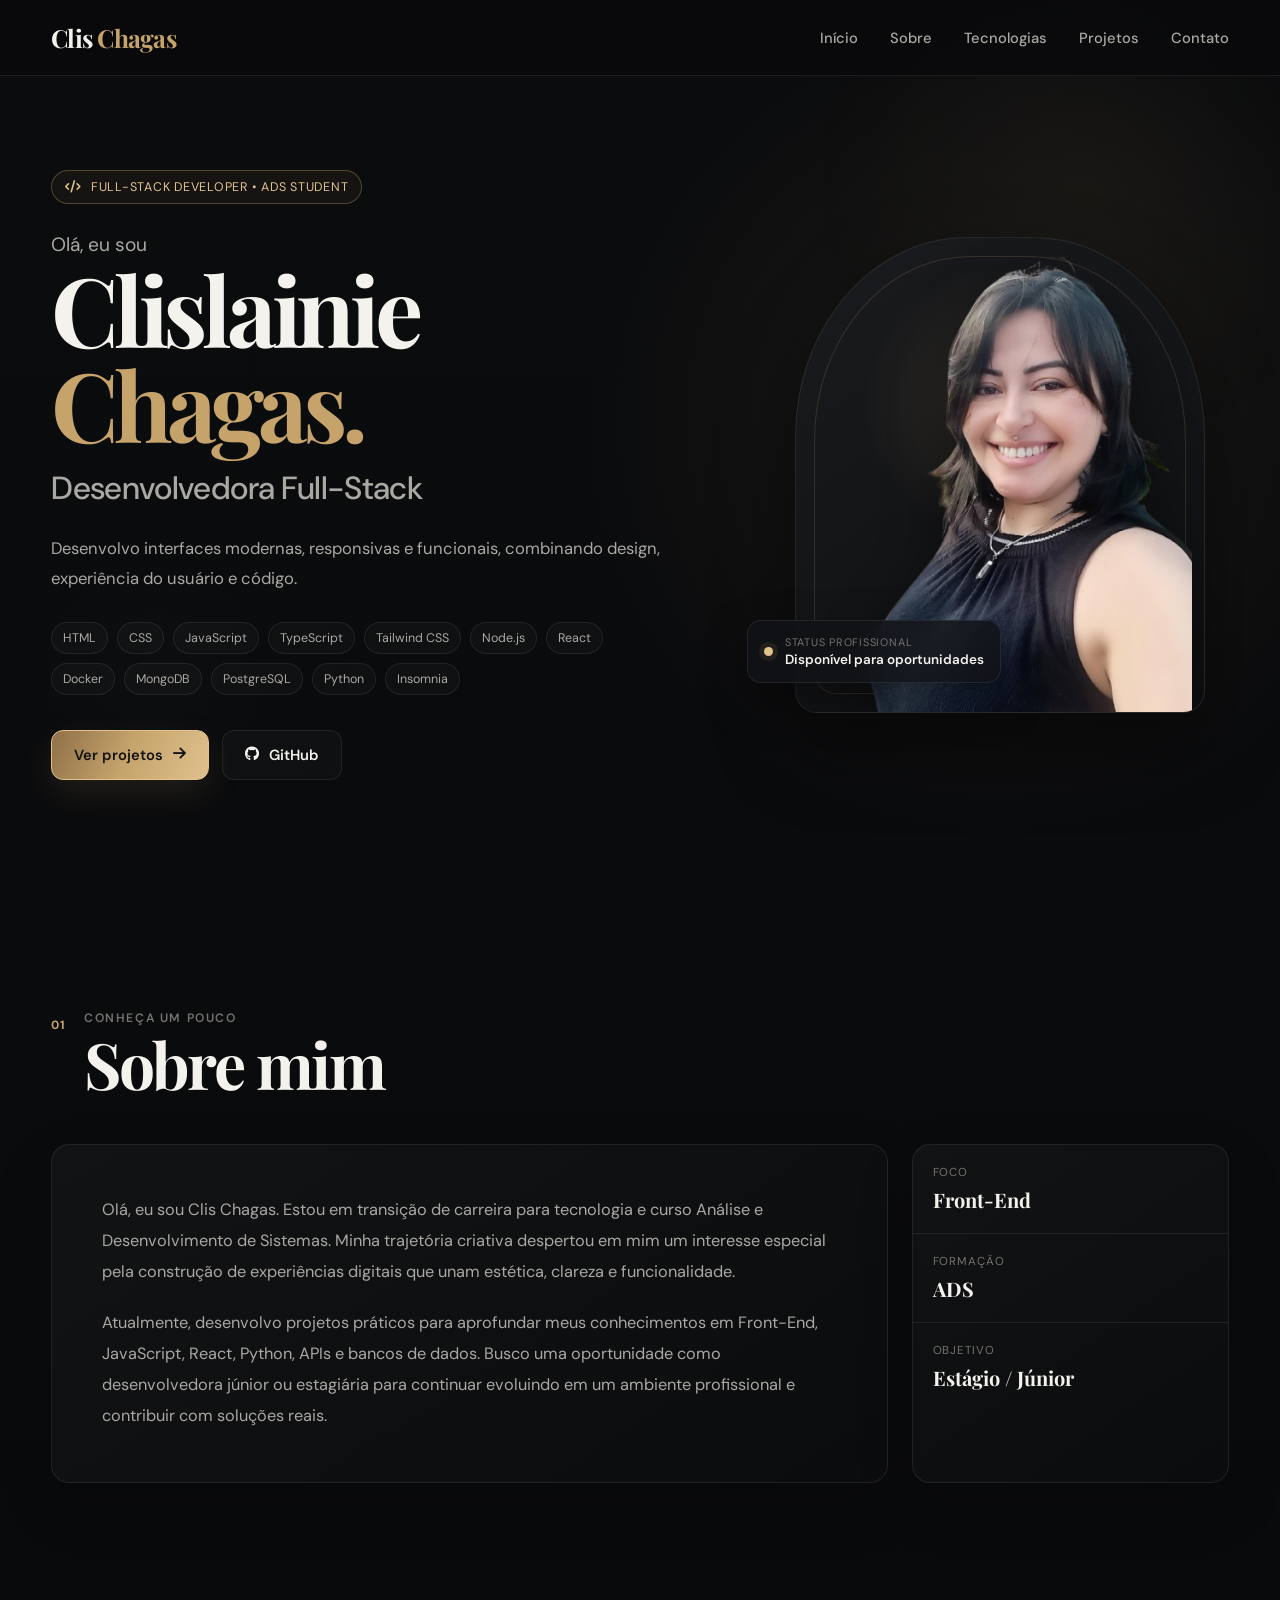
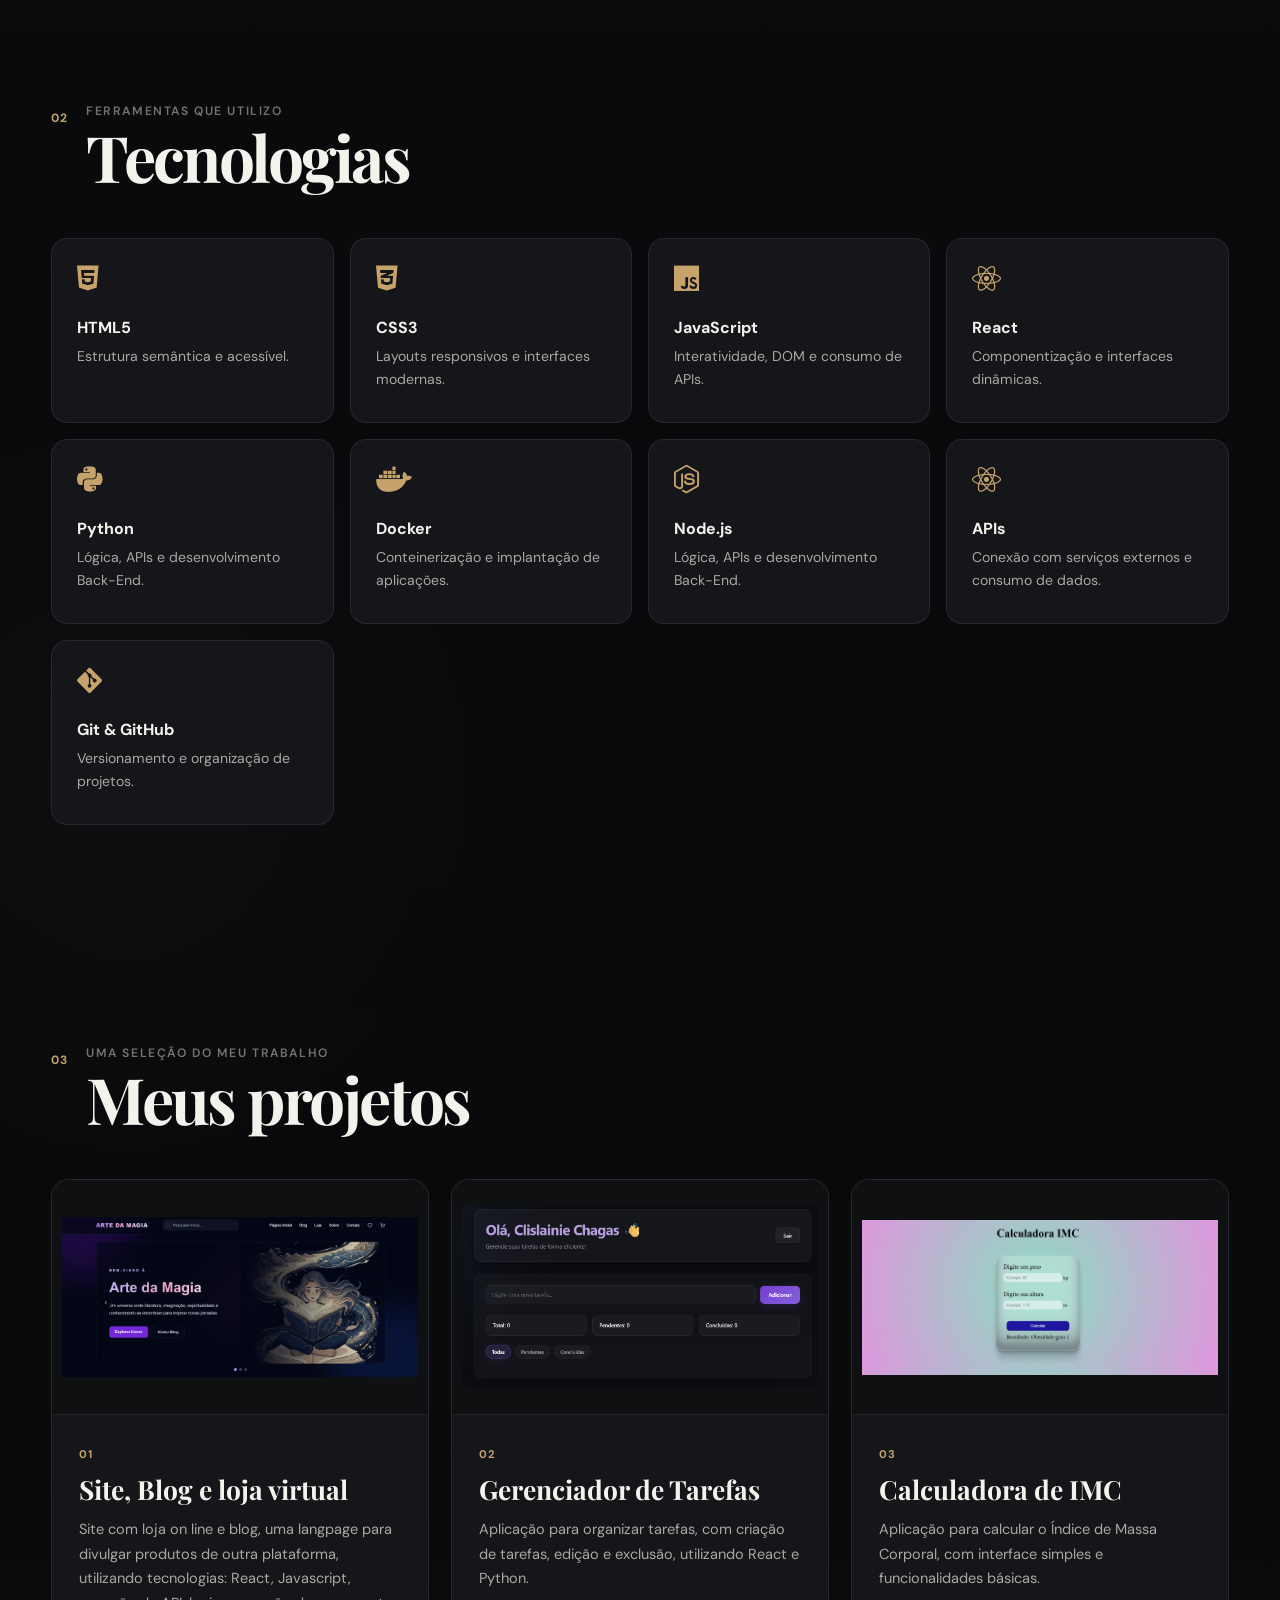
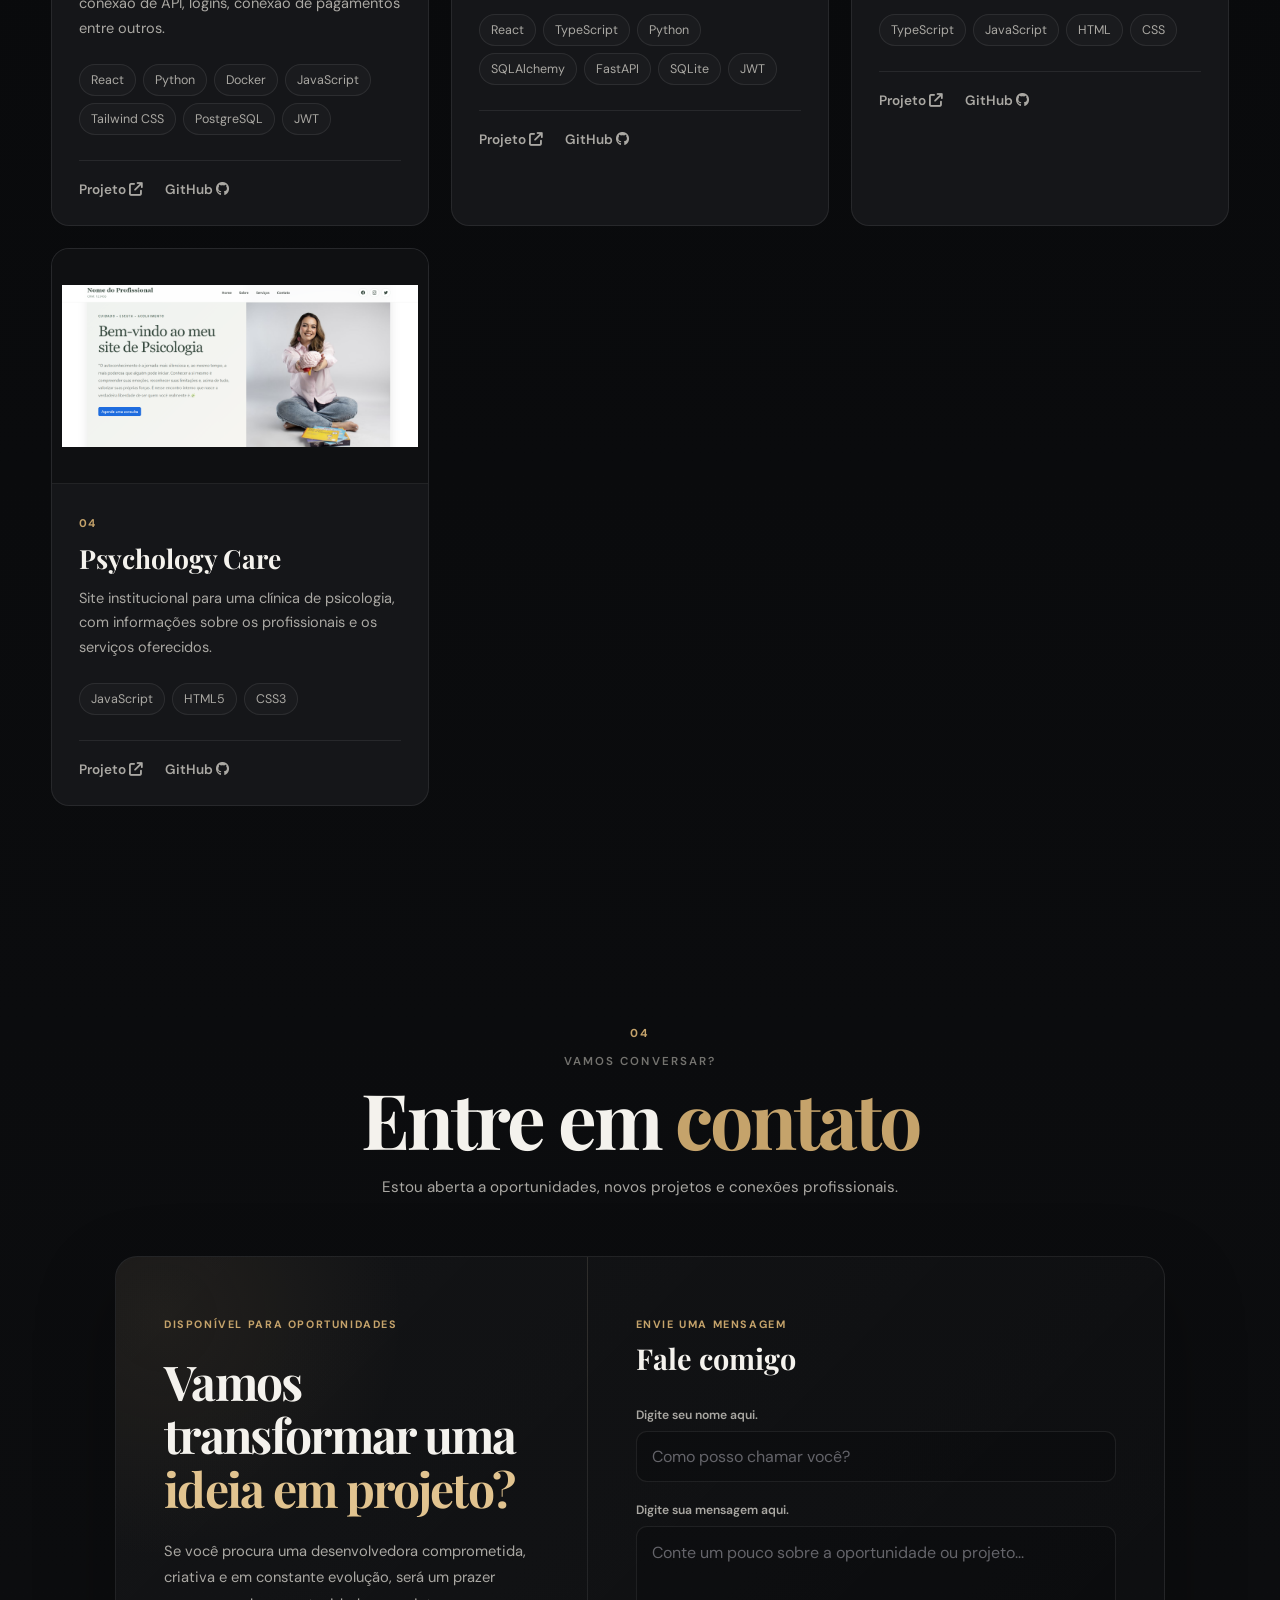
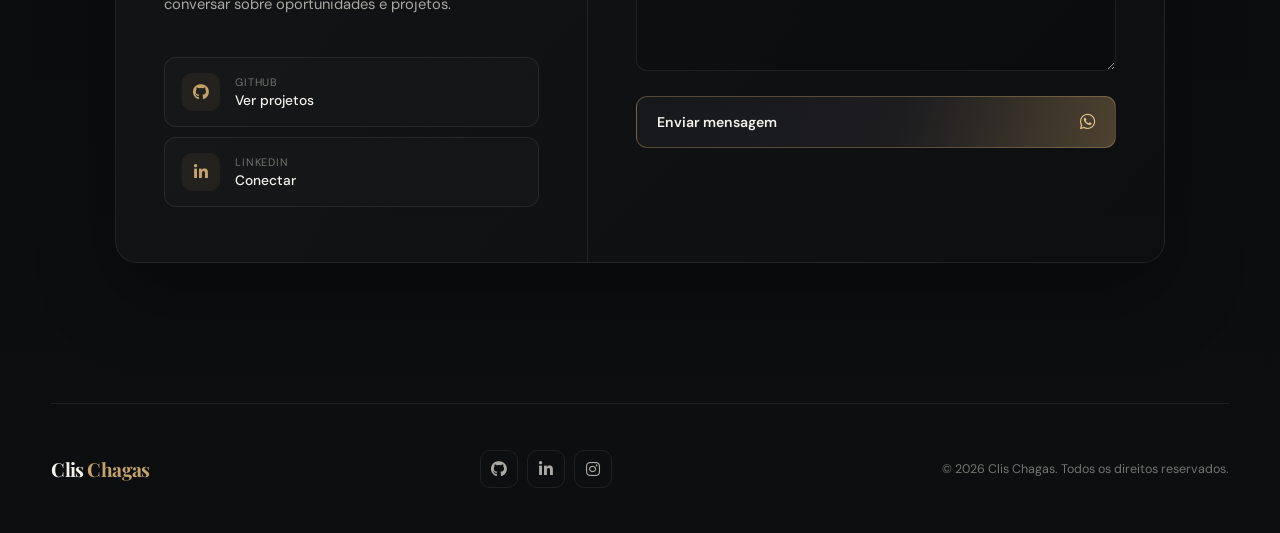
==== commit ef572fb3: "feat: modified index and creat new  project" ====
--- a/index.html
+++ b/index.html
@@ -334,7 +334,7 @@
             </article>
 
             <article class="projeto-card">
-                <a href="https://github.com/Clislainie-Chagas/calculadora_imc" target="_blank"
+                <a href="https://clislainie-chagas.github.io/calculadora_imc/" target="_blank"
                     rel="noopener noreferrer">
                     <div class="projeto-imagem">
                         <img src="./img/calculadora-imc.png" alt="Prévia do projeto Site de Restaurante">
@@ -357,7 +357,7 @@
 
                     <div class="projeto-links">
                         <!-- EDITE: troque # pelos links reais -->
-                        <a href="https://github.com/Clislainie-Chagas/TaskFlow_Pythn_React" target="_blank"
+                        <a href="https://clislainie-chagas.github.io/calculadora_imc/" target="_blank"
                             rel="noopener noreferrer">
                             Projeto <i class="fa-solid fa-arrow-up-right-from-square"></i>
                         </a>
@@ -368,6 +368,42 @@
                     </div>
                 </div>
             </article>
+
+            <article class="projeto-card">
+                <a href="https://clislainie-chagas.github.io/psychology-care/" target="_blank"
+                    rel="noopener noreferrer">
+                    <div class="projeto-imagem">
+                        <img src="./img/area-da-saude.png" alt="Prévia do projeto Site de Restaurante">
+                    </div>
+                </a>
+                <div class="info-projeto">
+                    <span class="projeto-numero">04</span>
+                    <h3>Psychology Care</h3>
+                    <p>
+                        Site institucional para uma clínica de psicologia, com informações sobre os profissionais e os
+                        serviços oferecidos.
+                    </p>
+
+                    <div class="projeto-stack">
+                        <span>JavaScript</span>
+                        <span>HTML5</span>
+                        <span>CSS3</span>
+                    </div>
+
+                    <div class="projeto-links">
+                        <!-- EDITE: troque # pelos links reais -->
+                        <a href="https://clislainie-chagas.github.io/psychology-care/" target="_blank"
+                            rel="noopener noreferrer">
+                            Projeto <i class="fa-solid fa-arrow-up-right-from-square"></i>
+                        </a>
+                        <a href="https://github.com/Clislainie-Chagas/psychology-care" target="_blank"
+                            aria-label="https://github.com/Clislainie-Chagas/psychology-care">
+                            GitHub <i class="fa-brands fa-github"></i>
+                        </a>
+                    </div>
+                </div>
+            </article>
+
 
         </div>
     </section>
